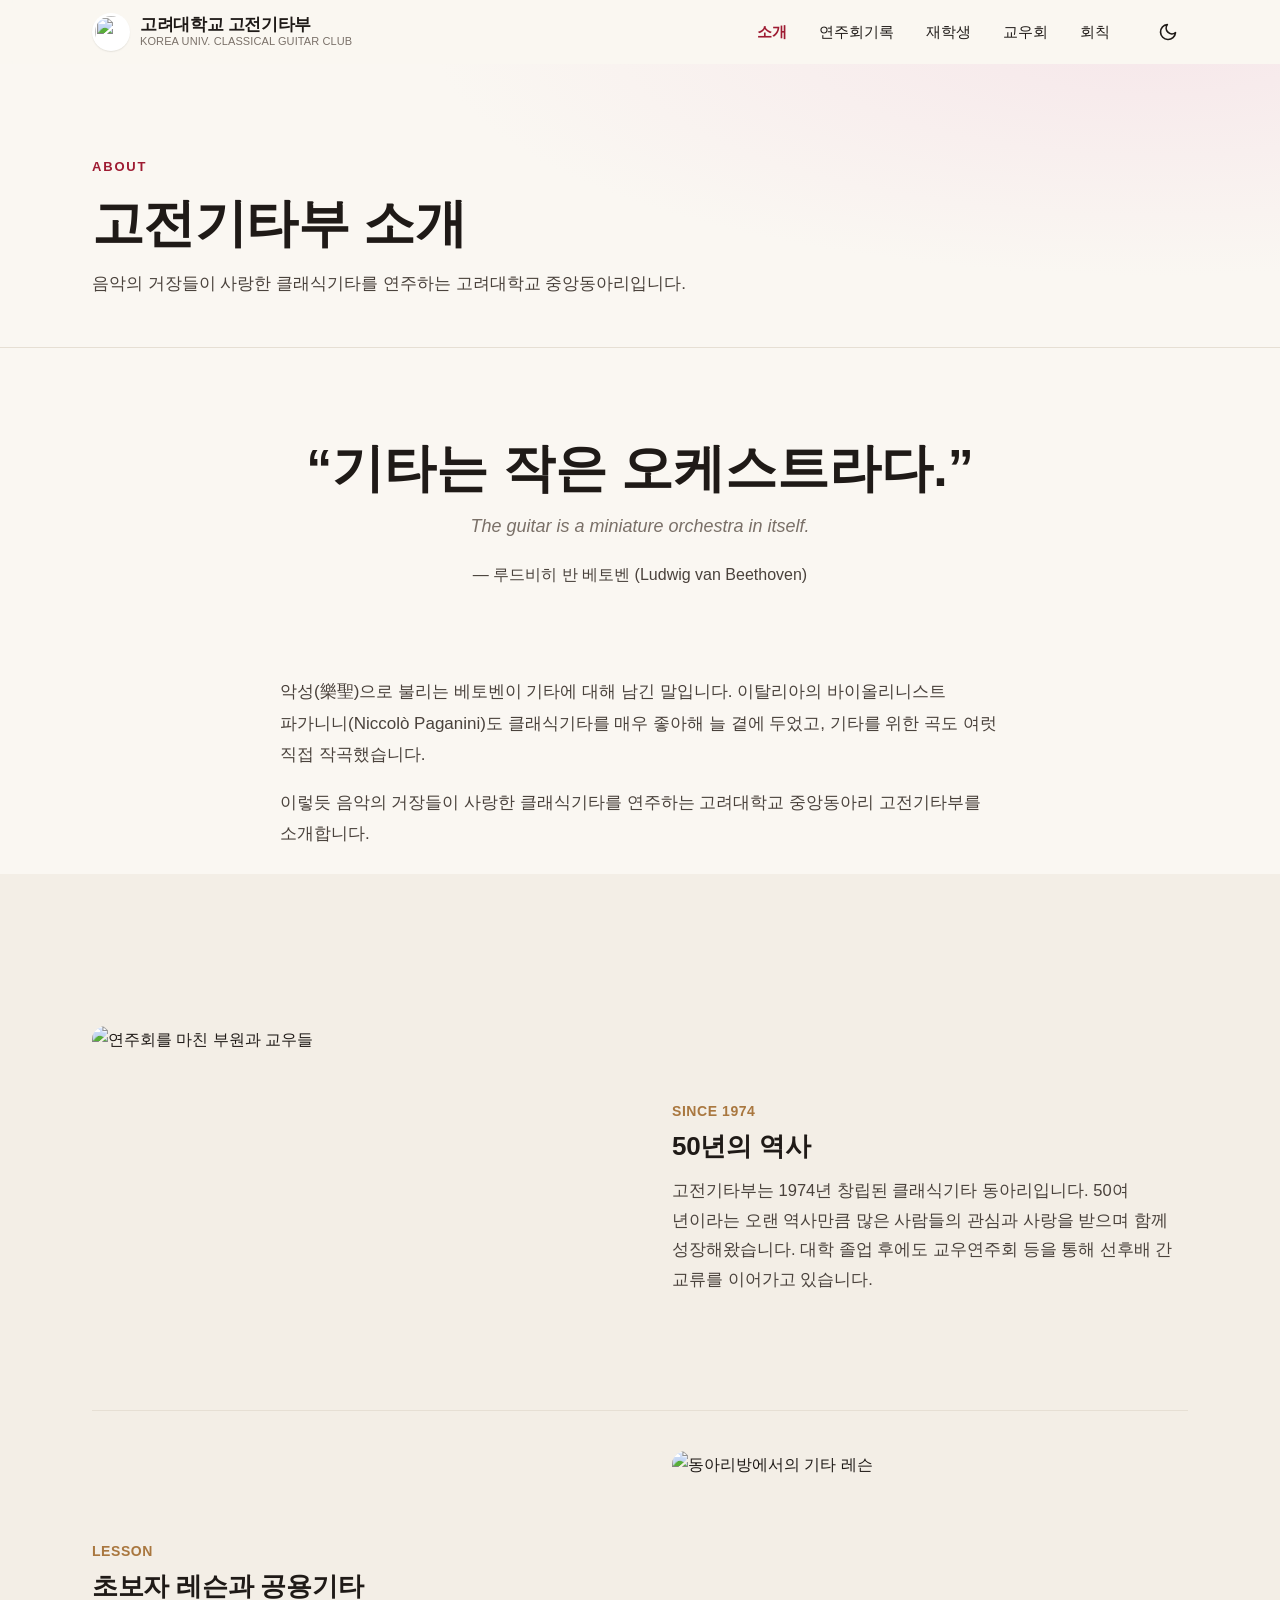
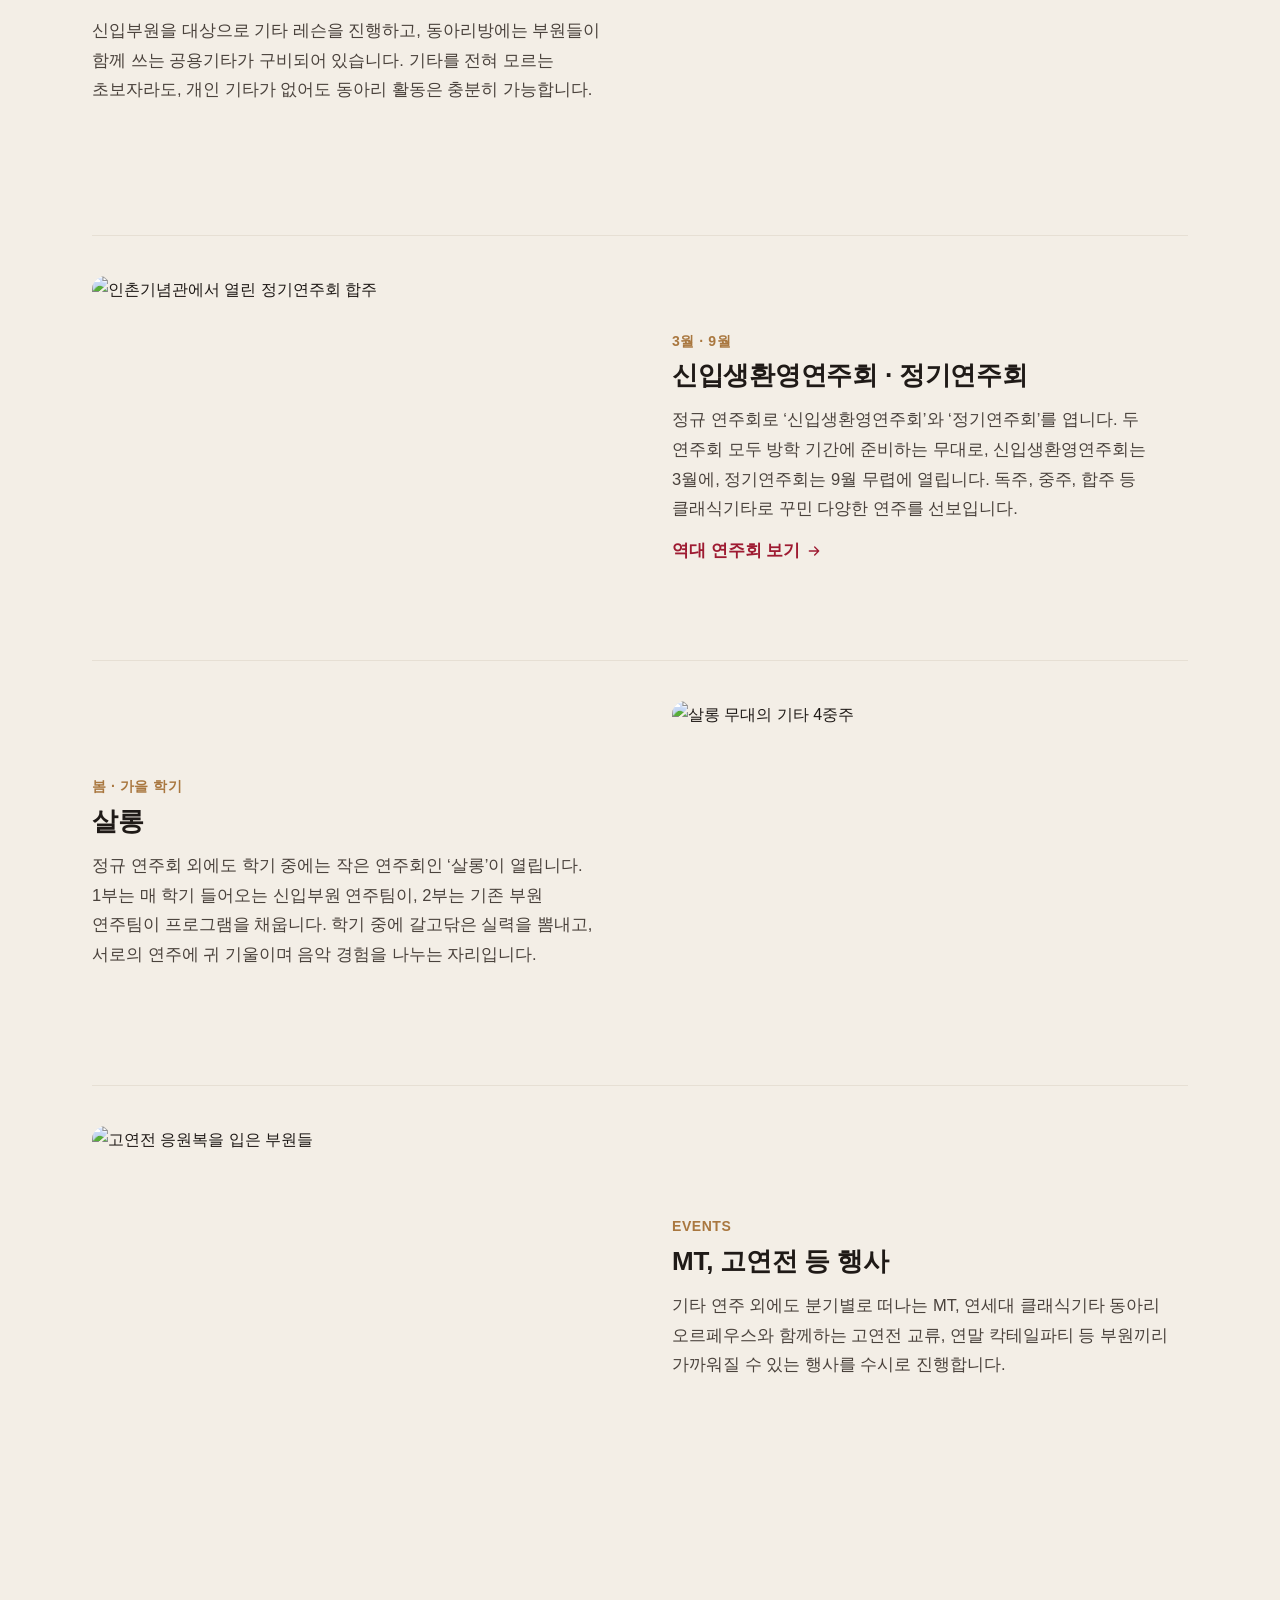
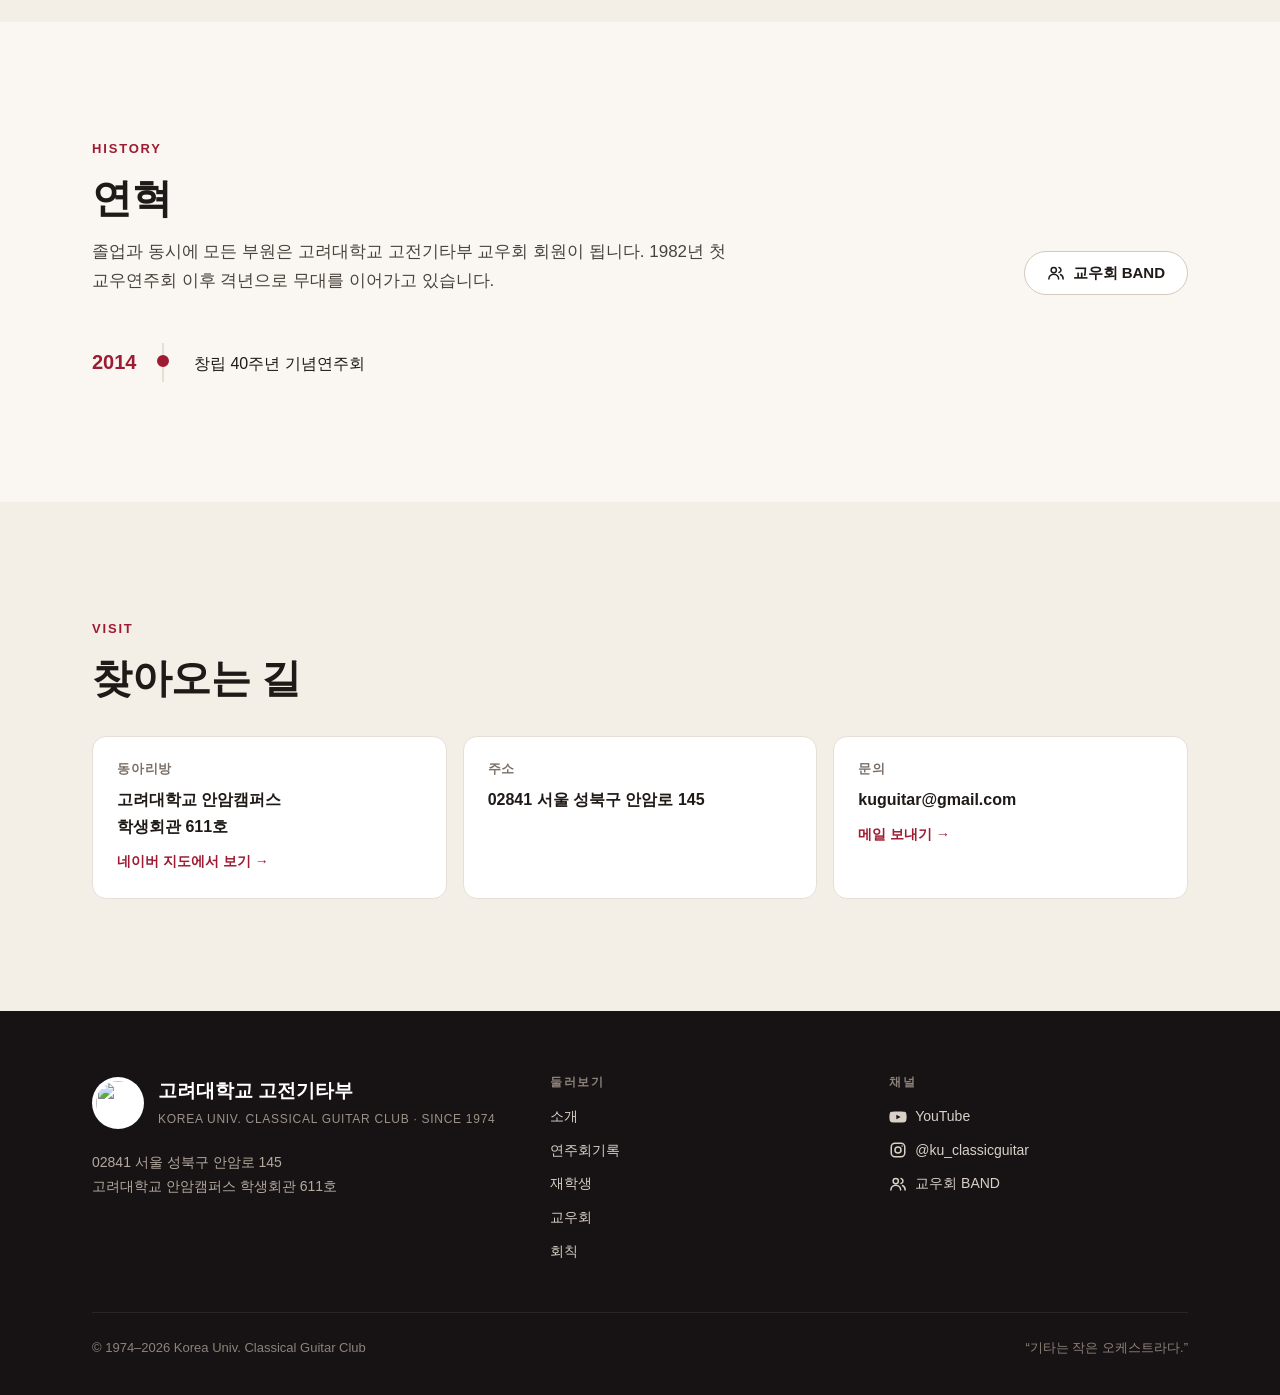
==== about/index.html @ 114fa07c "베토벤 표기 변경: 루트비히 판 → 루드비히 반 Co-Authored-By: Claude Opus 5.5 <noreply@anthropic.com>" ====
<!doctype html>
<html lang="ko">
<head>
  <meta charset="utf-8">
  <base href="../">
  <meta name="viewport" content="width=device-width, initial-scale=1">
  <title>소개 · 고려대학교 고전기타부</title>
  <meta name="description" content="1974년 창립한 고려대학교 중앙동아리 고전기타부의 활동과 연혁을 소개합니다.">
  <meta name="theme-color" content="#9e1b32">
  <link rel="icon" href="assets/photos/logo.webp">
  <link rel="stylesheet" href="https://cdn.jsdelivr.net/gh/orioncactus/pretendard@v1.3.9/dist/web/variable/pretendardvariable-dynamic-subset.min.css">
  <link rel="stylesheet" href="css/style.css">
  <script src="js/site.js"></script>
</head>
<body>
  <header id="site-header"></header>

  <main>
    <section class="page-hero">
      <div class="wrap">
        <span class="eyebrow">About</span>
        <h1>고전기타부 소개</h1>
        <p>음악의 거장들이 사랑한 클래식기타를 연주하는 고려대학교 중앙동아리입니다.</p>
      </div>
    </section>

    <section class="wrap">
      <figure class="quote-block reveal">
        <blockquote>“기타는 작은 오케스트라다.”</blockquote>
        <p class="en">The guitar is a miniature orchestra in itself.</p>
        <figcaption>— 루드비히 반 베토벤 (Ludwig van Beethoven)</figcaption>
      </figure>
      <div class="prose" style="margin:0 auto 24px">
        <p>악성(樂聖)으로 불리는 베토벤이 기타에 대해 남긴 말입니다. 이탈리아의 바이올리니스트 파가니니(Niccolò Paganini)도 클래식기타를 매우 좋아해 늘 곁에 두었고, 기타를 위한 곡도 여럿 직접 작곡했습니다.</p>
        <p>이렇듯 음악의 거장들이 사랑한 클래식기타를 연주하는 고려대학교 중앙동아리 고전기타부를 소개합니다.</p>
      </div>
    </section>

    <section class="section alt">
      <div class="wrap">
        <div class="feature reveal">
          <div class="feature-media"><img src="assets/photos/group.webp" alt="연주회를 마친 부원과 교우들" loading="lazy"></div>
          <div>
            <span class="when">SINCE 1974</span>
            <h3>50년의 역사</h3>
            <p>고전기타부는 1974년 창립된 클래식기타 동아리입니다. 50여 년이라는 오랜 역사만큼 많은 사람들의 관심과 사랑을 받으며 함께 성장해왔습니다. 대학 졸업 후에도 교우연주회 등을 통해 선후배 간 교류를 이어가고 있습니다.</p>
          </div>
        </div>
        <div class="feature reveal">
          <div class="feature-media"><img src="assets/photos/lesson.webp" alt="동아리방에서의 기타 레슨" loading="lazy"></div>
          <div>
            <span class="when">LESSON</span>
            <h3>초보자 레슨과 공용기타</h3>
            <p>신입부원을 대상으로 기타 레슨을 진행하고, 동아리방에는 부원들이 함께 쓰는 공용기타가 구비되어 있습니다. 기타를 전혀 모르는 초보자라도, 개인 기타가 없어도 동아리 활동은 충분히 가능합니다.</p>
          </div>
        </div>
        <div class="feature reveal">
          <div class="feature-media"><img src="assets/photos/concert.webp" alt="인촌기념관에서 열린 정기연주회 합주" loading="lazy"></div>
          <div>
            <span class="when">3월 · 9월</span>
            <h3>신입생환영연주회 · 정기연주회</h3>
            <p>정규 연주회로 ‘신입생환영연주회’와 ‘정기연주회’를 엽니다. 두 연주회 모두 방학 기간에 준비하는 무대로, 신입생환영연주회는 3월에, 정기연주회는 9월 무렵에 열립니다. 독주, 중주, 합주 등 클래식기타로 꾸민 다양한 연주를 선보입니다.</p>
            <p><a class="more-link" href="concerts/">역대 연주회 보기 <span data-icon="arrow"></span></a></p>
          </div>
        </div>
        <div class="feature reveal">
          <div class="feature-media"><img src="assets/photos/salon.webp" alt="살롱 무대의 기타 4중주" loading="lazy"></div>
          <div>
            <span class="when">봄 · 가을 학기</span>
            <h3>살롱</h3>
            <p>정규 연주회 외에도 학기 중에는 작은 연주회인 ‘살롱’이 열립니다. 1부는 매 학기 들어오는 신입부원 연주팀이, 2부는 기존 부원 연주팀이 프로그램을 채웁니다. 학기 중에 갈고닦은 실력을 뽐내고, 서로의 연주에 귀 기울이며 음악 경험을 나누는 자리입니다.</p>
          </div>
        </div>
        <div class="feature reveal">
          <div class="feature-media"><img src="assets/photos/koyon.webp" alt="고연전 응원복을 입은 부원들" loading="lazy"></div>
          <div>
            <span class="when">EVENTS</span>
            <h3>MT, 고연전 등 행사</h3>
            <p>기타 연주 외에도 분기별로 떠나는 MT, 연세대 클래식기타 동아리 오르페우스와 함께하는 고연전 교류, 연말 칵테일파티 등 부원끼리 가까워질 수 있는 행사를 수시로 진행합니다.</p>
          </div>
        </div>
      </div>
    </section>

    <section class="section" id="alumni">
      <div class="wrap">
        <div class="section-head">
          <div>
            <span class="eyebrow">History</span>
            <h2 class="section-title">연혁</h2>
            <p class="section-lead">졸업과 동시에 모든 부원은 고려대학교 고전기타부 교우회 회원이 됩니다. 1982년 첫 교우연주회 이후 격년으로 무대를 이어가고 있습니다.</p>
          </div>
          <a class="btn btn-ghost" href="https://band.us/band/9556389" target="_blank" rel="noopener"><span data-icon="band"></span>교우회 BAND</a>
        </div>

        <ol class="timeline" id="timeline"></ol>
      </div>
    </section>

    <section class="section alt" id="visit">
      <div class="wrap">
        <span class="eyebrow">Visit</span>
        <h2 class="section-title" style="margin-bottom:32px">찾아오는 길</h2>
        <div class="info-grid">
          <div class="info-card">
            <h4>동아리방</h4>
            <p>고려대학교 안암캠퍼스<br>학생회관 611호</p>
            <a href="https://map.naver.com/p/search/%EA%B3%A0%EB%A0%A4%EB%8C%80%ED%95%99%EA%B5%90%20%ED%95%99%EC%83%9D%ED%9A%8C%EA%B4%80" target="_blank" rel="noopener">네이버 지도에서 보기 →</a>
          </div>
          <div class="info-card">
            <h4>주소</h4>
            <p>02841 서울 성북구 안암로 145</p>
          </div>
          <div class="info-card">
            <h4>문의</h4>
            <p>kuguitar@gmail.com</p>
            <a href="mailto:kuguitar@gmail.com">메일 보내기 →</a>
          </div>
        </div>
      </div>
    </section>
  </main>

  <footer id="site-footer"></footer>
  <script>
    document.addEventListener('DOMContentLoaded', function () { KUG.load().then(function (db) {
      var K = window.KUG, club = db;
      document.querySelectorAll('[data-icon]').forEach(function (el) { el.outerHTML = K.ICON[el.dataset.icon]; });
      document.getElementById('timeline').innerHTML = club.history.map(function (h) {
        var major = h.items.some(function (s) { return /창립/.test(s); });
        return '<li' + (major ? ' class="major"' : '') + '><span class="yr">' + h.year + '</span><ul class="items">' +
          h.items.map(function (s) { return '<li>' + K.esc(s) + '</li>'; }).join('') + '</ul></li>';
      }).join('');
    }); });
  </script>
</body>
</html>
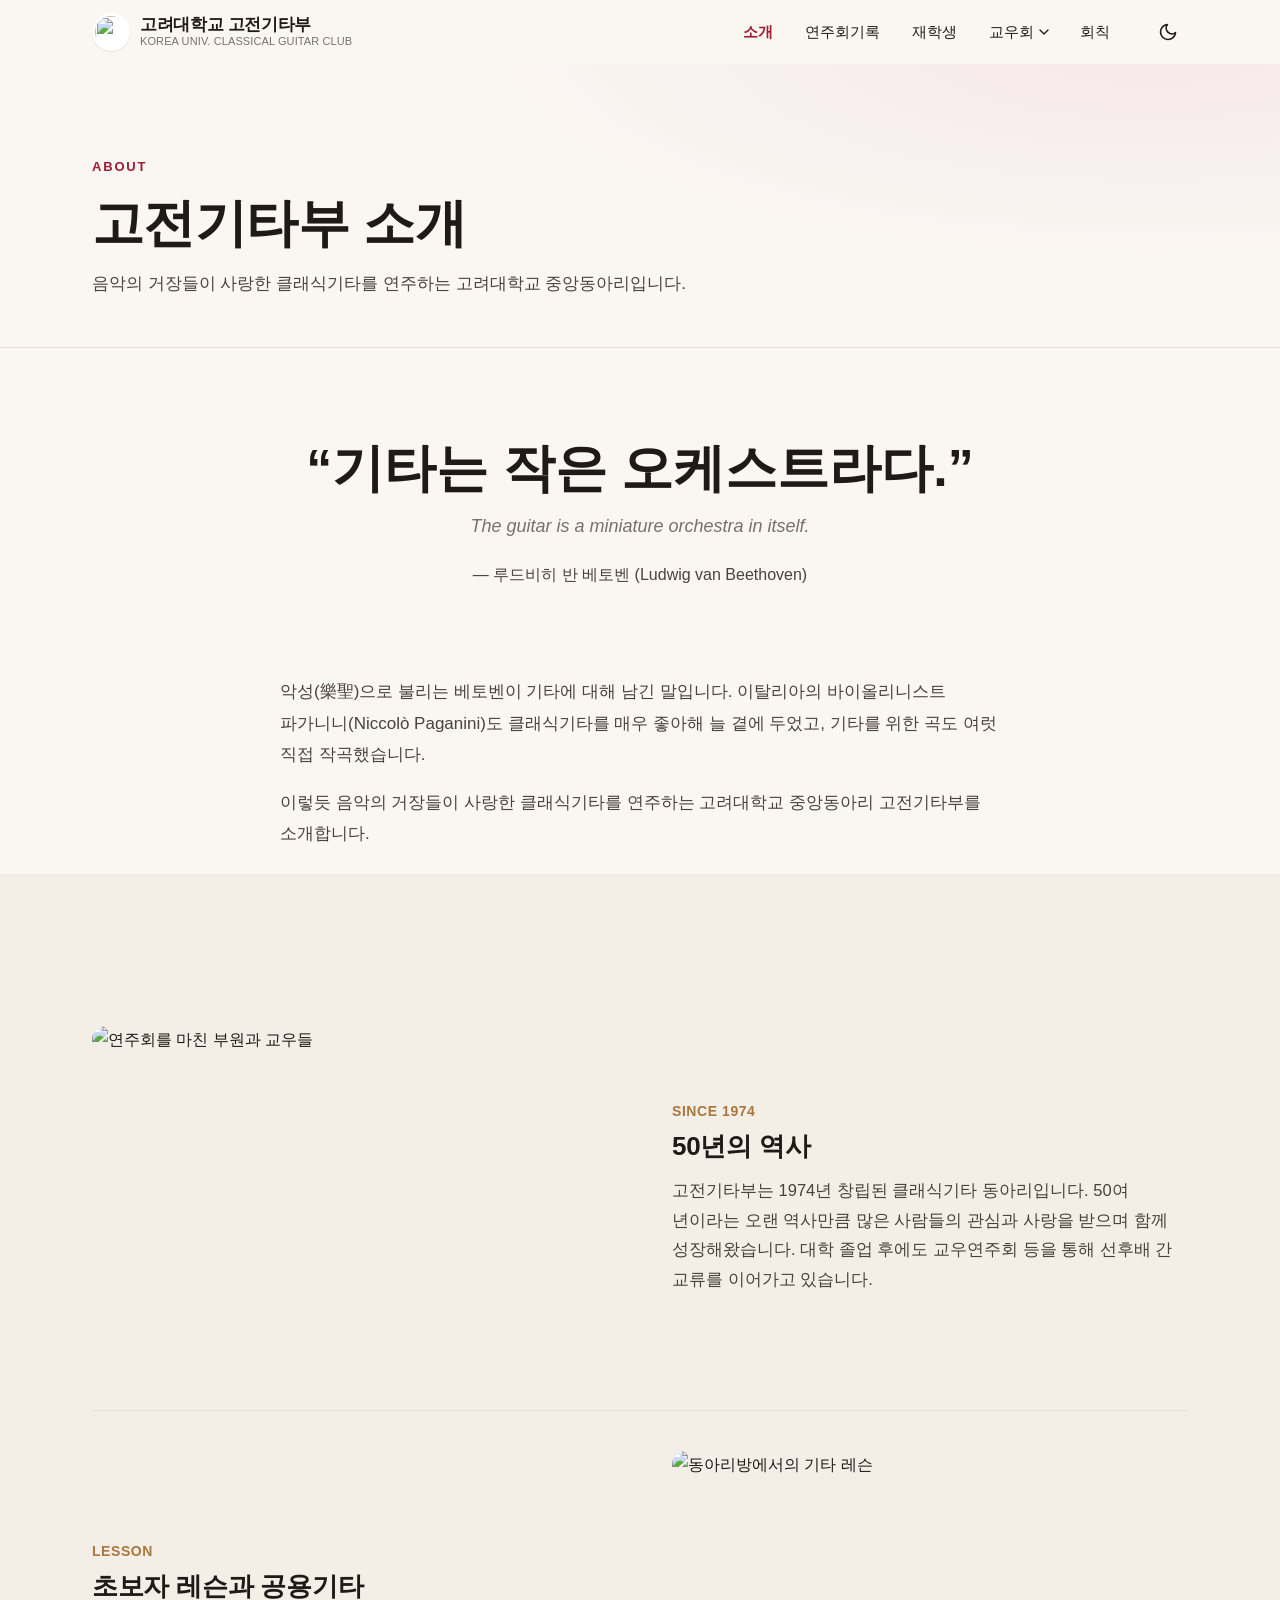
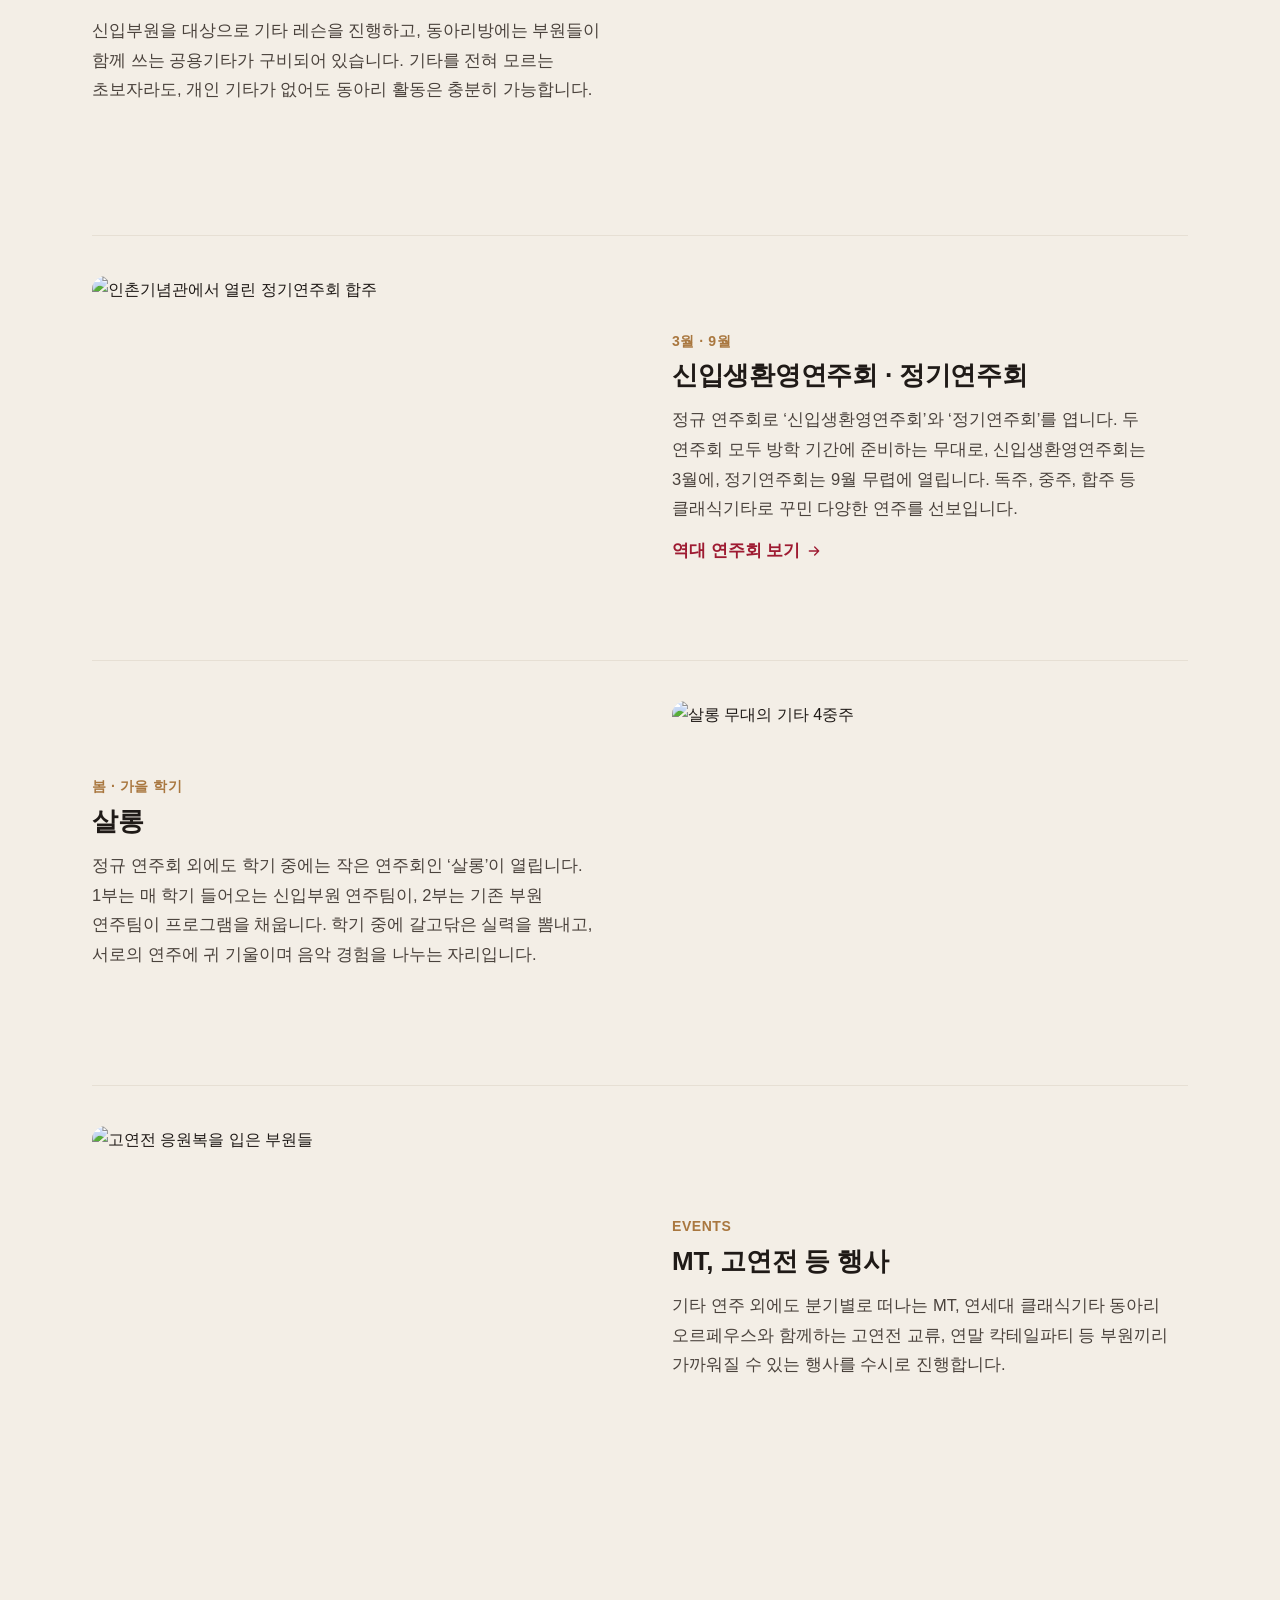
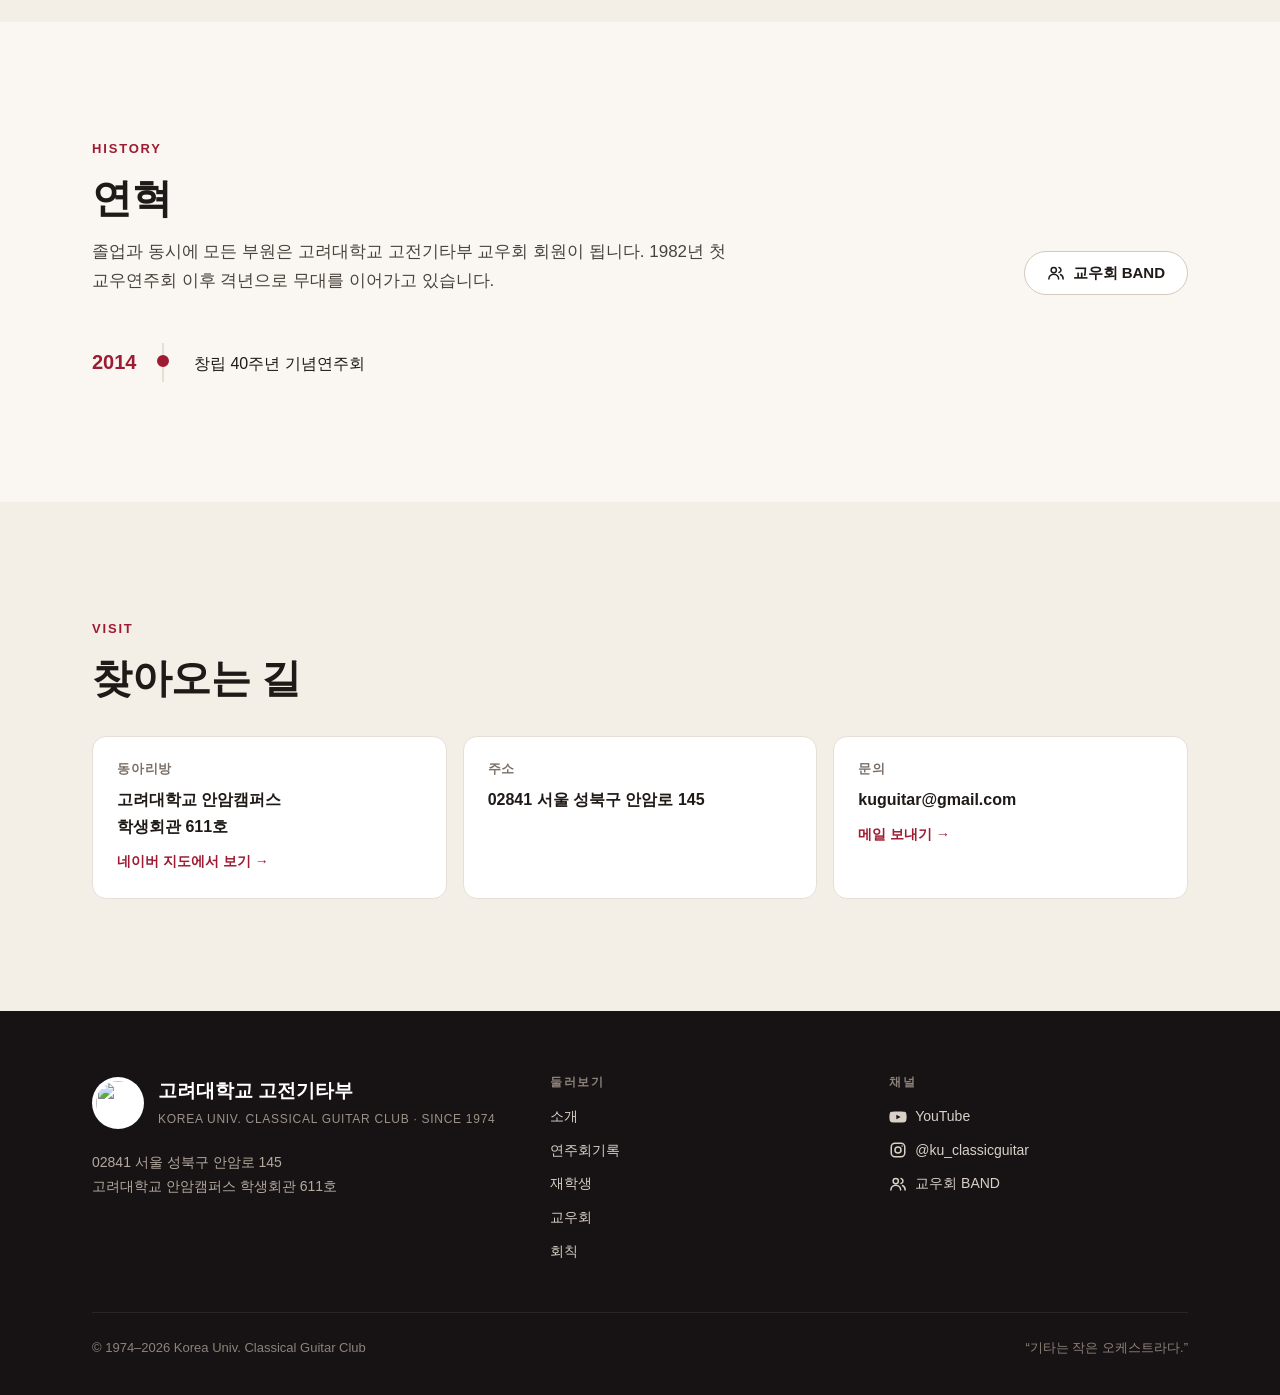
==== commit 6cbc0106: "공용 상단 메뉴 분리(js/nav.js, css/nav.css) + 교우회 하위 메뉴 - 메뉴 목록·렌더링을 js/nav.js 로 분리해 다른 사이트(notice.kuguitar." ====
--- a/about/index.html
+++ b/about/index.html
@@ -10,6 +10,7 @@
   <link rel="icon" href="assets/photos/logo.webp">
   <link rel="stylesheet" href="https://cdn.jsdelivr.net/gh/orioncactus/pretendard@v1.3.9/dist/web/variable/pretendardvariable-dynamic-subset.min.css">
   <link rel="stylesheet" href="css/style.css">
+  <script src="js/nav.js"></script>
   <script src="js/site.js"></script>
 </head>
 <body>
